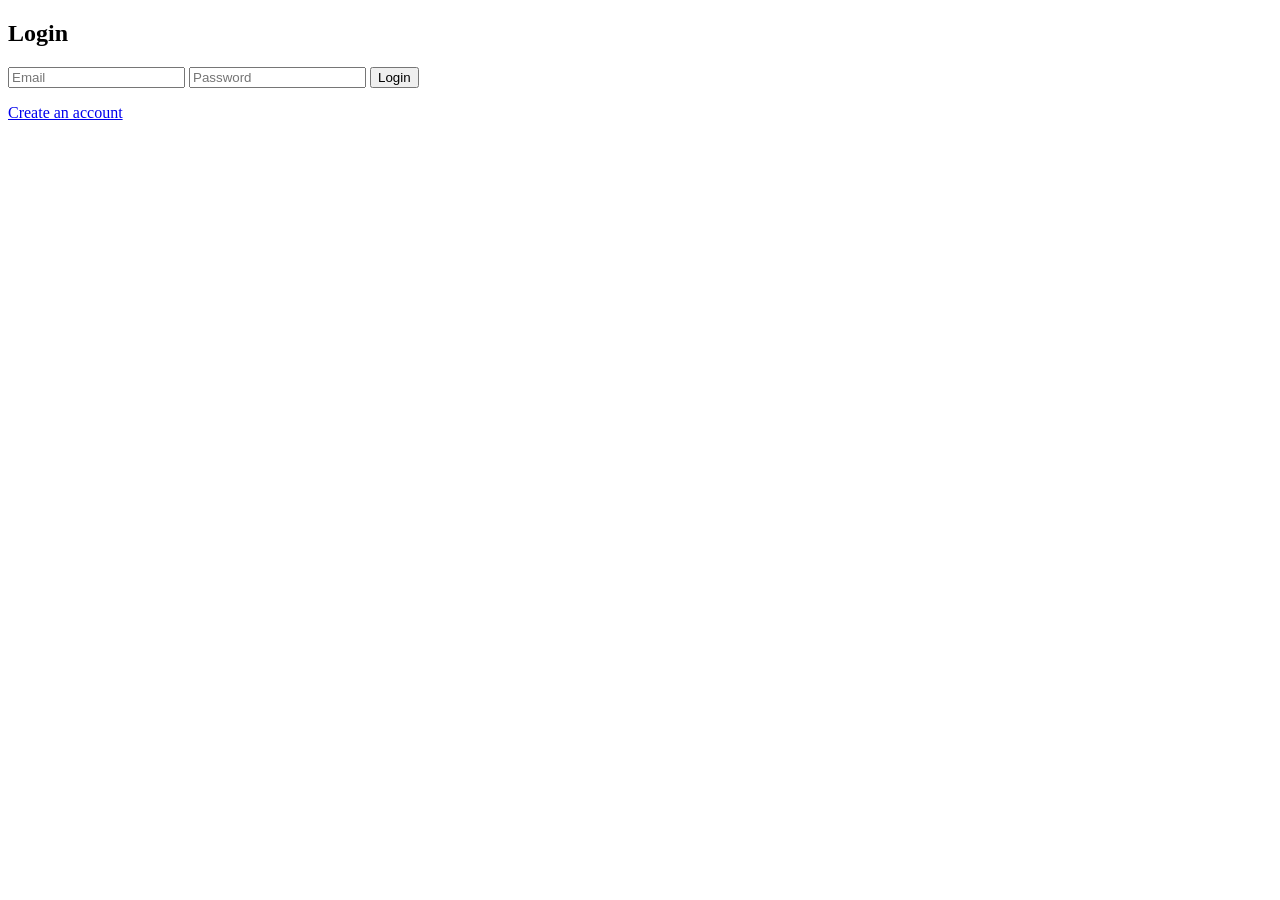
==== src/frontend/login.html @ 11bc30a0 "Front end additions" ====
<!DOCTYPE html>
<html lang="en">
<head>
  <meta charset="UTF-8" />
  <title>Login</title>
  <link rel="stylesheet" href="assets/css/style.css" />
</head>
<body>
  <div class="container">
    <h2>Login</h2>
    <form id="loginForm">
      <input type="email" id="email" placeholder="Email" required />
      <input type="password" id="password" placeholder="Password" required />
      <button type="submit">Login</button>
    </form>
    <p id="message"></p>
    <a href="register.html">Create an account</a>
  </div>

  <script>
    document.getElementById("loginForm").addEventListener("submit", async function(e) {
      e.preventDefault();

      const response = await fetch("http://localhost/Life-Discovery-Backend/api/auth/login.php", {
        method: "POST",
        headers: {
          "Content-Type": "application/json"
        },
        body: JSON.stringify({
          email: document.getElementById("email").value,
          password: document.getElementById("password").value
        })
      });

      const data = await response.json();

      if (data.success) {
        localStorage.setItem("token", data.token);
        localStorage.setItem("userName", data.user.name);
        window.location.href = "dashboard.html";
      } else {
        document.getElementById("message").textContent = data.message;
      }
    });
  </script>
</body>
</html>
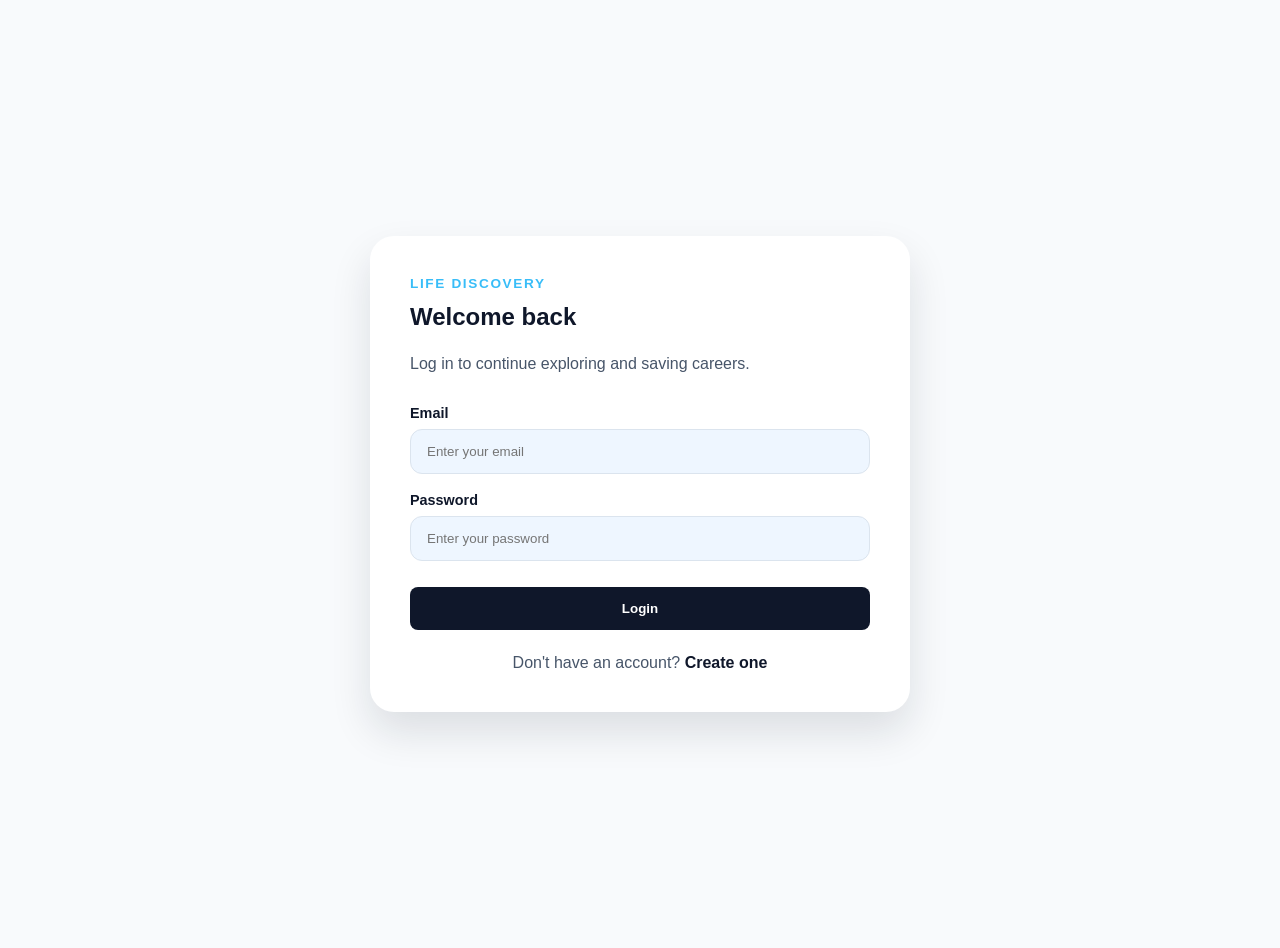
==== commit e9cefbc8: "All fornt end login/register/dashboard" ====
--- a/src/frontend/login.html
+++ b/src/frontend/login.html
@@ -2,19 +2,34 @@
 <html lang="en">
 <head>
   <meta charset="UTF-8" />
-  <title>Login</title>
-  <link rel="stylesheet" href="assets/css/style.css" />
+  <title>Login - Life Discovery</title>
+  <link rel="stylesheet" href="assests/css/style.css" />
 </head>
-<body>
-  <div class="container">
-    <h2>Login</h2>
-    <form id="loginForm">
-      <input type="email" id="email" placeholder="Email" required />
-      <input type="password" id="password" placeholder="Password" required />
-      <button type="submit">Login</button>
+<body class="auth-page">
+  <div class="auth-card">
+    <p class="auth-brand">Life Discovery</p>
+    <h2>Welcome back</h2>
+    <p class="auth-subtitle">Log in to continue exploring and saving careers.</p>
+
+    <form id="loginForm" class="auth-form">
+      <div class="form-group">
+        <label for="email">Email</label>
+        <input type="email" id="email" placeholder="Enter your email" required />
+      </div>
+
+      <div class="form-group">
+        <label for="password">Password</label>
+        <input type="password" id="password" placeholder="Enter your password" required />
+      </div>
+
+      <button type="submit" class="auth-btn">Login</button>
     </form>
-    <p id="message"></p>
-    <a href="register.html">Create an account</a>
+
+    <p id="message" class="auth-message"></p>
+    <p class="auth-link-text">
+      Don't have an account?
+      <a href="register.html" class="auth-link">Create one</a>
+    </p>
   </div>
 
   <script>
@@ -44,4 +59,4 @@
     });
   </script>
 </body>
-</html>+</html>
--- a/src/frontend/assests/css/style.css
+++ b/src/frontend/assests/css/style.css
@@ -0,0 +1,306 @@
+:root {
+  --bg-main: #f8fafc;
+  --bg-card: #ffffff;
+  --bg-soft: #eef6ff;
+  --text-main: #0f172a;
+  --text-muted: #475569;
+  --accent: #38bdf8;
+  --accent-dark: #0f172a;
+  --badge-bg: #e0f2fe;
+  --badge-text: #0369a1;
+  --border-soft: #dbe4ee;
+  --shadow-soft: rgba(15, 23, 42, 0.12);
+}
+
+body {
+  font-family: Arial, sans-serif;
+  background: var(--bg-main);
+  color: var(--text-main);
+  margin: 0;
+  padding: 0;
+}
+
+.container {
+  max-width: 400px;
+  margin: 80px auto;
+  background: var(--bg-card);
+  padding: 24px;
+  border-radius: 12px;
+  box-shadow: 0 4px 20px var(--shadow-soft);
+}
+
+h1, h2 {
+  margin-top: 0;
+}
+
+input {
+  width: 100%;
+  padding: 12px;
+  margin: 10px 0;
+  box-sizing: border-box;
+}
+
+button, a {
+  display: inline-block;
+  margin-top: 10px;
+  padding: 10px 14px;
+  text-decoration: none;
+  border: none;
+  background: var(--accent-dark);
+  color: white;
+  cursor: pointer;
+  border-radius: 8px;
+}
+
+a {
+  background: var(--accent-dark);
+}
+
+.buttons {
+  display: flex;
+  gap: 10px;
+}
+
+.auth-page {
+  min-height: 100vh;
+  display: flex;
+  align-items: center;
+  justify-content: center;
+  padding: 24px;
+}
+
+.auth-card {
+  width: 100%;
+  max-width: 460px;
+  background: var(--bg-card);
+  padding: 40px;
+  border-radius: 24px;
+  box-shadow: 0 20px 40px var(--shadow-soft);
+}
+
+.auth-brand {
+  margin: 0 0 12px;
+  font-size: 0.85rem;
+  font-weight: 700;
+  letter-spacing: 0.12em;
+  text-transform: uppercase;
+  color: var(--accent);
+}
+
+.auth-subtitle {
+  margin: 0 0 28px;
+  color: var(--text-muted);
+  line-height: 1.6;
+}
+
+.auth-form {
+  display: flex;
+  flex-direction: column;
+  gap: 18px;
+}
+
+.form-group {
+  display: flex;
+  flex-direction: column;
+  gap: 8px;
+}
+
+.form-group label {
+  font-size: 0.9rem;
+  font-weight: 600;
+  color: var(--text-main);
+}
+
+.form-group input {
+  margin: 0;
+  padding: 14px 16px;
+  border: 1px solid var(--border-soft);
+  border-radius: 12px;
+  background: var(--bg-soft);
+  color: var(--text-main);
+}
+
+.auth-btn {
+  width: 100%;
+  margin-top: 8px;
+  padding: 14px 18px;
+  font-weight: 700;
+}
+
+.auth-message {
+  margin: 18px 0 0;
+  color: var(--badge-text);
+  font-weight: 600;
+}
+
+.auth-link-text {
+  margin: 24px 0 0;
+  text-align: center;
+  color: var(--text-muted);
+}
+
+.auth-link {
+  background: transparent;
+  color: var(--accent-dark);
+  padding: 0;
+  margin: 0;
+  font-weight: 700;
+}
+
+/* Dashboard specific styles */
+header {
+  background: var(--bg-card);
+  box-shadow: 0 2px 10px var(--shadow-soft);
+  position: sticky;
+  top: 0;
+  z-index: 100;
+}
+
+.nav-container {
+  max-width: 1200px;
+  margin: 0 auto;
+  padding: 1rem 2rem;
+  display: flex;
+  justify-content: space-between;
+  align-items: center;
+}
+
+.nav-links {
+  display: flex;
+  gap: 1rem;
+  align-items: center;
+}
+
+.nav-links a {
+  color: var(--bg-card);
+  text-decoration: none;
+  padding: 0.5rem 1rem;
+  border-radius: 6px;
+  transition: background 0.3s;
+}
+
+.nav-links a:hover {
+  background: var(--accent);
+  color: var(--accent-dark);
+}
+
+main .container {
+  max-width: 1200px;
+  margin: 2rem auto;
+  padding: 2rem;
+  background: var(--bg-card);
+  border-radius: 12px;
+  box-shadow: 0 4px 20px var(--shadow-soft);
+}
+
+section {
+  margin-bottom: 2rem;
+}
+
+.careers-grid {
+  display: grid;
+  grid-template-columns: repeat(auto-fill, minmax(300px, 1fr));
+  gap: 1.5rem;
+  margin-top: 1rem;
+}
+
+.careers-toolbar {
+  display: flex;
+  justify-content: space-between;
+  align-items: end;
+  flex-wrap: wrap;
+  gap: 1rem;
+  margin-top: 1rem;
+}
+
+.category-filter-wrap {
+  display: flex;
+  flex-direction: column;
+  gap: 0.4rem;
+}
+
+.category-filter-wrap label,
+.pagination-info,
+.page-count {
+  font-size: 0.9rem;
+  color: #4b5563;
+  color: var(--text-muted);
+}
+
+#category-filter {
+  min-width: 220px;
+  padding: 0.75rem 1rem;
+  border-radius: 8px;
+  border: 1px solid var(--border-soft);
+  background: var(--bg-card);
+  color: var(--text-main);
+}
+
+.careers-pagination {
+  display: flex;
+  justify-content: center;
+  align-items: center;
+  gap: 1rem;
+  margin-top: 1.5rem;
+}
+
+#prev-page:disabled,
+#next-page:disabled {
+  background: #d1d5db;
+  color: var(--text-muted);
+  cursor: not-allowed;
+}
+
+.career-card {
+  background: var(--bg-soft);
+  border: 1px solid var(--border-soft);
+  border-radius: 8px;
+  padding: 1.5rem;
+  transition: transform 0.2s, box-shadow 0.2s;
+}
+
+.career-card:hover {
+  transform: translateY(-2px);
+  box-shadow: 0 4px 15px var(--shadow-soft);
+}
+
+.career-card h4 {
+  margin: 0 0 0.5rem 0;
+  color: var(--text-main);
+}
+
+.career-card p {
+  margin: 0.5rem 0;
+  color: var(--text-muted);
+  font-size: 0.9rem;
+}
+
+.career-category {
+  display: inline-block;
+  padding: 0.3rem 0.65rem;
+  border-radius: 999px;
+  background: var(--badge-bg);
+  color: var(--badge-text);
+  font-size: 0.75rem;
+  font-weight: bold;
+  margin-bottom: 0.75rem;
+}
+
+.career-meta {
+  font-size: 0.85rem;
+  color: var(--text-muted);
+}
+
+.fav-btn {
+  background: var(--accent-dark);
+  margin-top: 1rem;
+}
+
+.fav-btn.favourited {
+  background: var(--accent);
+  color: var(--accent-dark);
+}
+
+.fav-btn:hover {
+  opacity: 0.9;
+}
